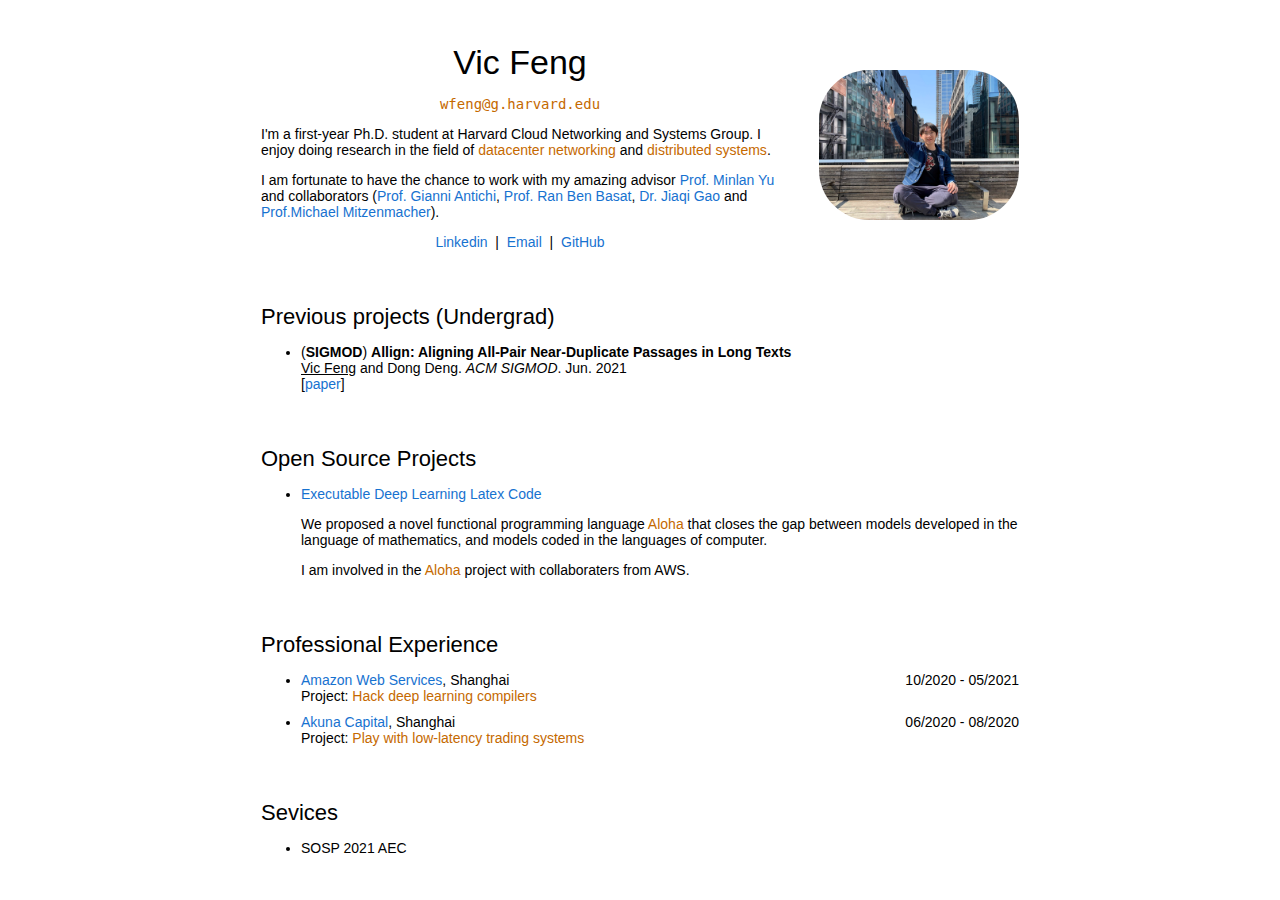
==== index.html @ edd52594 "Tweak" ====
<!DOCTYPE html>
<!--
    Vic Feng's personal website!
    Name:   Vic Feng
    Email:  wfeng@g.harvard.edu
    Date:   Sep 16, 2021
-->
<html>

<head>
    <meta charset="utf-8">
    <meta name="viewport" content="width=device-width, initial-scale=1.0">
    <title>Vic Feng</title>
    <link rel="stylesheet" href="style.css">
</head>

<body>
    <table id="main-table">
        <tr>
            <td>
                <table class="sub-table" >
                    <tr>
                        <td class="td-with-padding">
                            <p class="p-center" id="name">
                                <name>Vic Feng</name>
                            </p>
                            <p class="p-center" id="email">
                                wfeng@g.harvard.edu
                                <!-- fengweiqi@sjtu.edu.cn -->
                            </p>
                            <p>

                                I'm a first-year Ph.D. student at Harvard Cloud Networking and Systems Group. I enjoy doing research in the field 
                                of <span class="emphasis">datacenter networking</span> and <span class="emphasis">distributed systems</span>. 
                                
                            </p>
                            <p>
                                I am fortunate to have the chance to work with my amazing advisor <a href="http://minlanyu.seas.harvard.edu/">Prof. Minlan Yu</a> and collaborators (<a href="https://gianniantichi.github.io/">Prof. Gianni Antichi</a>, <a href="https://www.bbasat.com/">Prof. Ran Ben Basat</a>, <a href="http://jqgao.me/"> Dr. Jiaqi Gao</a> and <a href="https://www.eecs.harvard.edu/~michaelm/">Prof.Michael Mitzenmacher</a>). 
                            </p>
                            <p class="p-center">
                                <a href="https://www.linkedin.com/in/vic-feng-5076a2189">Linkedin</a>
                                &nbsp|&nbsp;
                                <a href="mailto:wfeng@g.harvard.edu">Email</a>
                                &nbsp;|&nbsp;
                                <a href="https://github.com/vic0428/">GitHub</a>
                            </p>
                        </td>
                        <td class="td-with-padding">
                            <!-- <img src="images/weiqi.jpeg" id="Weiqi-image"> -->
                            <img src="images/weiqi.jpg" id="Weiqi-image">
                        </td>
                    </tr>
                </table>
                <table class="sub-table">
                    <tr>
                        <td class="td-with-padding">
                            <heading>Previous  projects (Undergrad)</heading>
                            <ul>
                                <li>
                                    <p>
                                        (<b>SIGMOD</b>) <b>Allign: Aligning All-Pair Near-Duplicate Passages in Long Texts</b>
                                        <br>
                                        <u>Vic Feng</u> and Dong Deng. <i>ACM SIGMOD</i>. Jun. 2021
                                        <br>
                                        [<a href="https://dl.acm.org/doi/pdf/10.1145/3448016.3457548">paper</a>]
                                    </p>
                                </li>
                            </ul>
                    </tr> 
                    <tr>
                        <td class="td-with-padding">
                            <heading>Open Source Projects</heading>
                            <ul>
                                <li>
                                    <a href="projects/Aloha.html">Executable Deep Learning Latex Code</a>
                                                <p>
                                                    We proposed a novel functional programming language <span class="emphasis">Aloha</span> that closes the gap between models developed in the language of mathematics, and models coded in the languages of computer.
                                                </p>
                                                <p>
                                                    I am involved in the <span class="emphasis" >Aloha</span> project with collaboraters from AWS. 
                                                </p>
                                </li>

                            </ul>
                        </td>
                    </tr>
                    
                    
                    
                        <tr>
                        <td class="td-with-padding">
                            <heading>Professional Experience</heading>
                            <ul>
                                <li class="li-margin">
                                    <a href="https://aws.amazon.com/">Amazon Web Services</a>, Shanghai <span class="align-right">10/2020 - 05/2021</span> 
                                    <!-- <br> -->
                                    <!-- Mentors: <a href="https://jermainewang.github.io/">Dr. Minjie Wang </a> and <a herf="https://shanghai.nyu.edu/academics/faculty/directory/zheng-zhang">Prof. Zheng Zhang</a> -->
                                    <br>
                                    Project:  <span class="emphasis">Hack deep learning compilers</span>
                                </li>
                                <li class="li-margin">
                                    <a href="https://akunacapital.com/">Akuna Capital</a>, Shanghai<span class="align-right">06/2020 - 08/2020</span> 
                                    <!-- <br> -->
                                    <!-- Mentors: <a href="https://www.linkedin.com/in/ye-yuan-9210841ba?originalSubdomain=cn">Mr. Ye Yuan </a> and <a herf="https://www.linkedin.com/in/heng-lu-0a957389/">Mr. Heng Lu</a> -->
                                    <br>
                                    Project: <span class="emphasis">Play with low-latency trading systems</span>
                                </li>
                            </ul>
                        </td>
                    </tr>
                    <tr>
                        <td class="td-with-padding">
                            <heading>Sevices</heading>
                            <ul>
                                <li>
                                    SOSP 2021 AEC
                                </li>
                            </ul>
                        </td>
                    </tr>

                </table>
            </td>
        </tr>
    </table>
</body>

</html>
---- style.css ----
/* ---------Style for table------------- */
body, td, th, tr, p, a {
    font-family: 'Lato', Verdana, Helvetica, sans-serif;
    font-size: 14px
}

/* ---------Style for table------------- */
table {
    border: 0;
    margin: auto;
    border-spacing: 0;
    border-collapse: collapse;
}

/* Inherit from table and set its width */
#main-table {
    width: 800px
}

/* Inherit from table and set its width */
.sub-table {
    width: 100%;
}

/* ---------Style for td-------------------- */

/* td-with-padding */
.td-with-padding {
    padding: 20px;
    width: 100%;
}

.td-no-padding {
    padding-left: 20px;
    width: 100%;
}


/* ---------Style for HOME button-------------------- */

.home {
    position: absolute;
    left: 80%;
}

/* ---------Style for p-------------------- */
.p-center {
    text-align: center;
}

#email {
    font-family: monospace;
    font-size: 14px;
    color: #c56900;
}


/* ---------Style for name-------------------- */
name {
    font-family: 'Lucida Sans', 'Lucida Sans Regular', 'Lucida Grande', 'Lucida Sans Unicode', Geneva, Verdana, sans-serif;
    font-size: 34px;
}

prj {
    font-family: 'Lucida Sans', 'Lucida Sans Regular', 'Lucida Grande', 'Lucida Sans Unicode', Geneva, Verdana, sans-serif;
    font-size: 26px;
}

/* ---------Style for span-------------------- */
.emphasis {
    color: #c56900;
}

.align-right {
    float: right;
    text-align: right;
}
/* ---------Style for a-------------------- */
a {
    color: #1772d0;
    text-decoration: none;
}
a:focus,
a:hover {
    color: #f09228;
    text-decoration: none;
} 

/* ---------Style for li-------------------- */
.li-margin {
    margin-bottom: 10px;
}
/* ---------Style for my image-------------------- */
#Weiqi-image {
    width: 200px;
    /* border-radius: 125px; */
    border-radius: 50px;
}

/* ---------Style for project image-------------------- */
#prj-image {
    width: 840px;
}

/* ---------Style for heading-------------------- */
heading {
    font-family: 'Lato', Verdana, Helvetica, sans-serif;
    font-size: 22px;
}
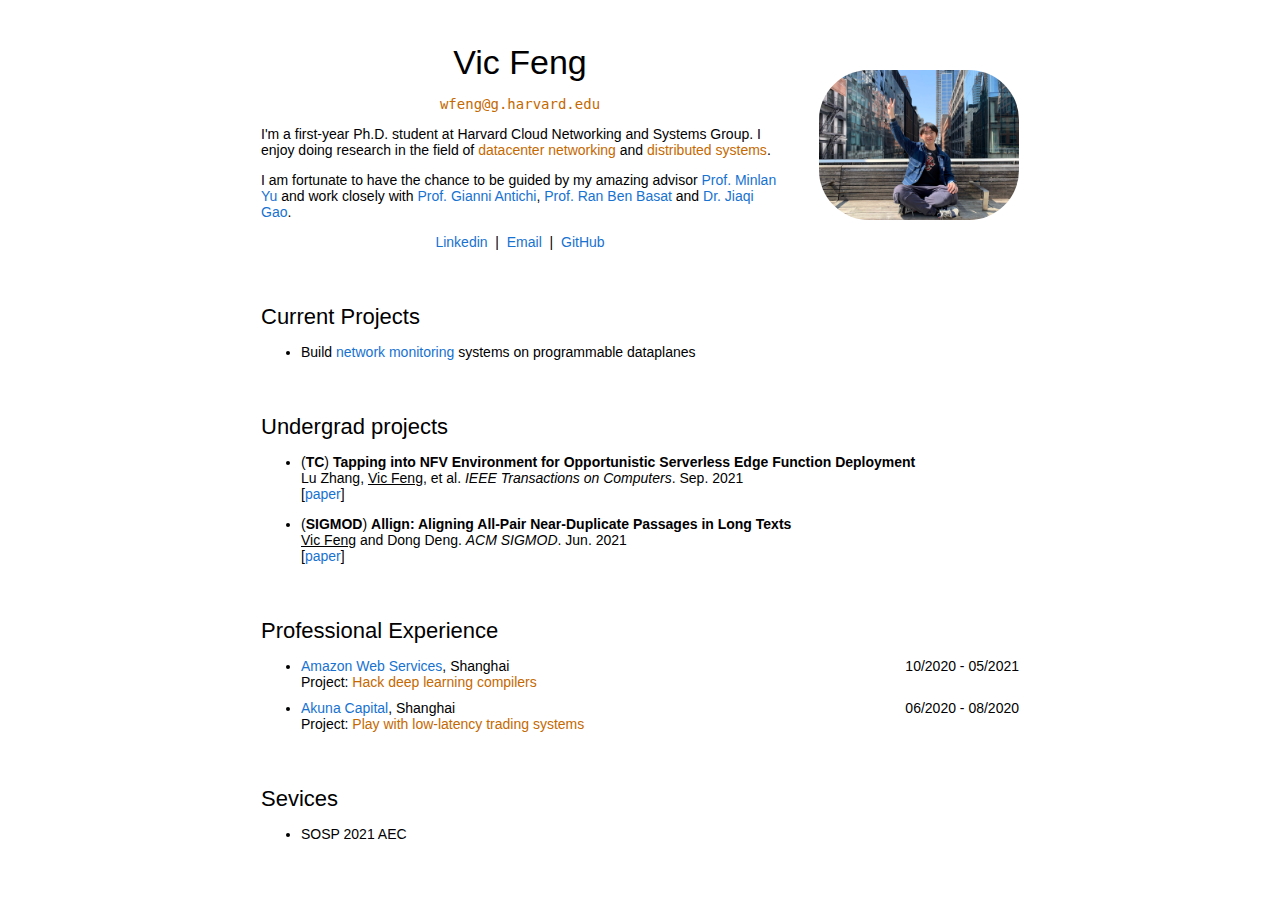
==== commit d00ac92f: "Merge branch 'master' of github.com:Vic0428/vic0428.github.io" ====
--- a/index.html
+++ b/index.html
@@ -26,7 +26,6 @@
                             </p>
                             <p class="p-center" id="email">
                                 wfeng@g.harvard.edu
-                                <!-- fengweiqi@sjtu.edu.cn -->
                             </p>
                             <p>
 
@@ -35,7 +34,7 @@
                                 
                             </p>
                             <p>
-                                I am fortunate to have the chance to work with my amazing advisor <a href="http://minlanyu.seas.harvard.edu/">Prof. Minlan Yu</a> and collaborators (<a href="https://gianniantichi.github.io/">Prof. Gianni Antichi</a>, <a href="https://www.bbasat.com/">Prof. Ran Ben Basat</a>, <a href="http://jqgao.me/"> Dr. Jiaqi Gao</a> and <a href="https://www.eecs.harvard.edu/~michaelm/">Prof.Michael Mitzenmacher</a>). 
+                                I am fortunate to have the chance to be guided by my amazing advisor <a href="http://minlanyu.seas.harvard.edu/">Prof. Minlan Yu</a> and work closely with <a href="https://gianniantichi.github.io/">Prof. Gianni Antichi</a>, <a href="https://www.bbasat.com/">Prof. Ran Ben Basat</a> and <a href="http://jqgao.me/"> Dr. Jiaqi Gao</a>.
                             </p>
                             <p class="p-center">
                                 <a href="https://www.linkedin.com/in/vic-feng-5076a2189">Linkedin</a>
@@ -54,8 +53,29 @@
                 <table class="sub-table">
                     <tr>
                         <td class="td-with-padding">
-                            <heading>Previous  projects (Undergrad)</heading>
+                            <heading>Current Projects</heading>
                             <ul>
+                                <li>
+                                    Build <a href="https://conferences.sigcomm.org/sigcomm/2017/files/program/topic-preview-1-3.pdf">network monitoring</a> systems on programmable dataplanes
+                                </li>
+
+                            </ul>
+                        </td>
+                    </tr>
+
+                    <tr>
+                        <td class="td-with-padding">
+                            <heading>Undergrad  projects</heading>
+                            <ul>
+                                <li>
+                                    <p>
+                                        (<b>TC</b>) <b>Tapping into NFV Environment for Opportunistic Serverless Edge Function Deployment</b>
+                                        <br>
+                                        Lu Zhang, <u>Vic Feng</u>, et al. <i>IEEE Transactions on Computers</i>. Sep. 2021
+                                        <br>
+                                        [<a href="">paper</a>]
+                                    </p>
+                                </li>
                                 <li>
                                     <p>
                                         (<b>SIGMOD</b>) <b>Allign: Aligning All-Pair Near-Duplicate Passages in Long Texts</b>
@@ -67,23 +87,6 @@
                                 </li>
                             </ul>
                     </tr> 
-                    <tr>
-                        <td class="td-with-padding">
-                            <heading>Open Source Projects</heading>
-                            <ul>
-                                <li>
-                                    <a href="projects/Aloha.html">Executable Deep Learning Latex Code</a>
-                                                <p>
-                                                    We proposed a novel functional programming language <span class="emphasis">Aloha</span> that closes the gap between models developed in the language of mathematics, and models coded in the languages of computer.
-                                                </p>
-                                                <p>
-                                                    I am involved in the <span class="emphasis" >Aloha</span> project with collaboraters from AWS. 
-                                                </p>
-                                </li>
-
-                            </ul>
-                        </td>
-                    </tr>
                     
                     
                     
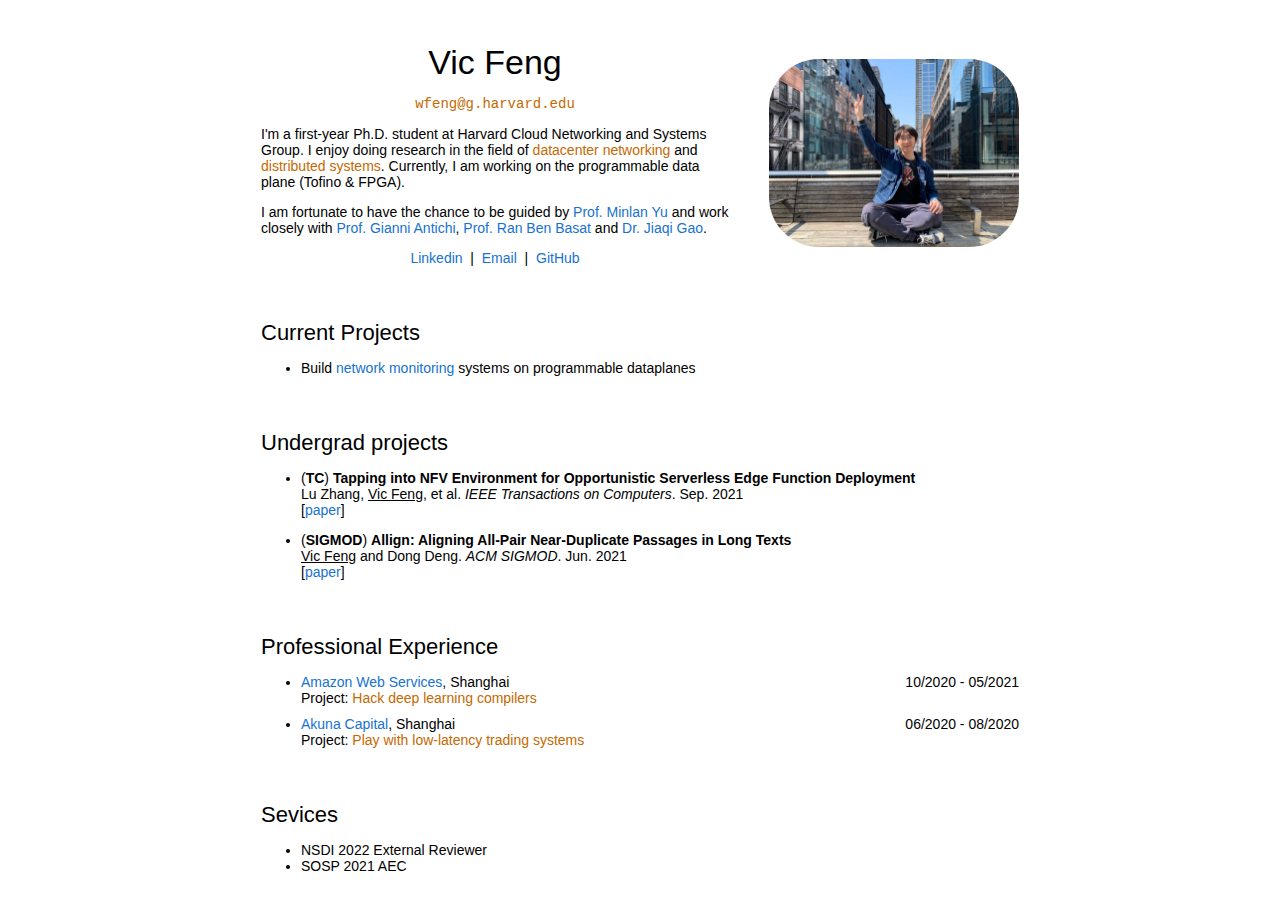
==== commit 4866739b: "Fix" ====
--- a/index.html
+++ b/index.html
@@ -30,11 +30,11 @@
                             <p>
 
                                 I'm a first-year Ph.D. student at Harvard Cloud Networking and Systems Group. I enjoy doing research in the field 
-                                of <span class="emphasis">datacenter networking</span> and <span class="emphasis">distributed systems</span>. 
+                                of <span class="emphasis">datacenter networking</span> and <span class="emphasis">distributed systems</span>. Currently, I am working on the programmable data plane (Tofino & FPGA).
                                 
                             </p>
                             <p>
-                                I am fortunate to have the chance to be guided by my amazing advisor <a href="http://minlanyu.seas.harvard.edu/">Prof. Minlan Yu</a> and work closely with <a href="https://gianniantichi.github.io/">Prof. Gianni Antichi</a>, <a href="https://www.bbasat.com/">Prof. Ran Ben Basat</a> and <a href="http://jqgao.me/"> Dr. Jiaqi Gao</a>.
+                                I am fortunate to have the chance to be guided by  <a href="http://minlanyu.seas.harvard.edu/">Prof. Minlan Yu</a> and work closely with <a href="https://gianniantichi.github.io/">Prof. Gianni Antichi</a>, <a href="https://www.bbasat.com/">Prof. Ran Ben Basat</a> and <a href="http://jqgao.me/"> Dr. Jiaqi Gao</a>.
                             </p>
                             <p class="p-center">
                                 <a href="https://www.linkedin.com/in/vic-feng-5076a2189">Linkedin</a>
@@ -73,7 +73,7 @@
                                         <br>
                                         Lu Zhang, <u>Vic Feng</u>, et al. <i>IEEE Transactions on Computers</i>. Sep. 2021
                                         <br>
-                                        [<a href="">paper</a>]
+                                        [<a href="https://ieeexplore.ieee.org/document/9638338">paper</a>]
                                     </p>
                                 </li>
                                 <li>
@@ -116,6 +116,9 @@
                             <heading>Sevices</heading>
                             <ul>
                                 <li>
+                                    NSDI 2022 External Reviewer
+                                </li>
+                                <li>
                                     SOSP 2021 AEC
                                 </li>
                             </ul>
--- a/style.css
+++ b/style.css
@@ -92,7 +92,7 @@
 }
 /* ---------Style for my image-------------------- */
 #Weiqi-image {
-    width: 200px;
+    width: 250px;
     /* border-radius: 125px; */
     border-radius: 50px;
 }
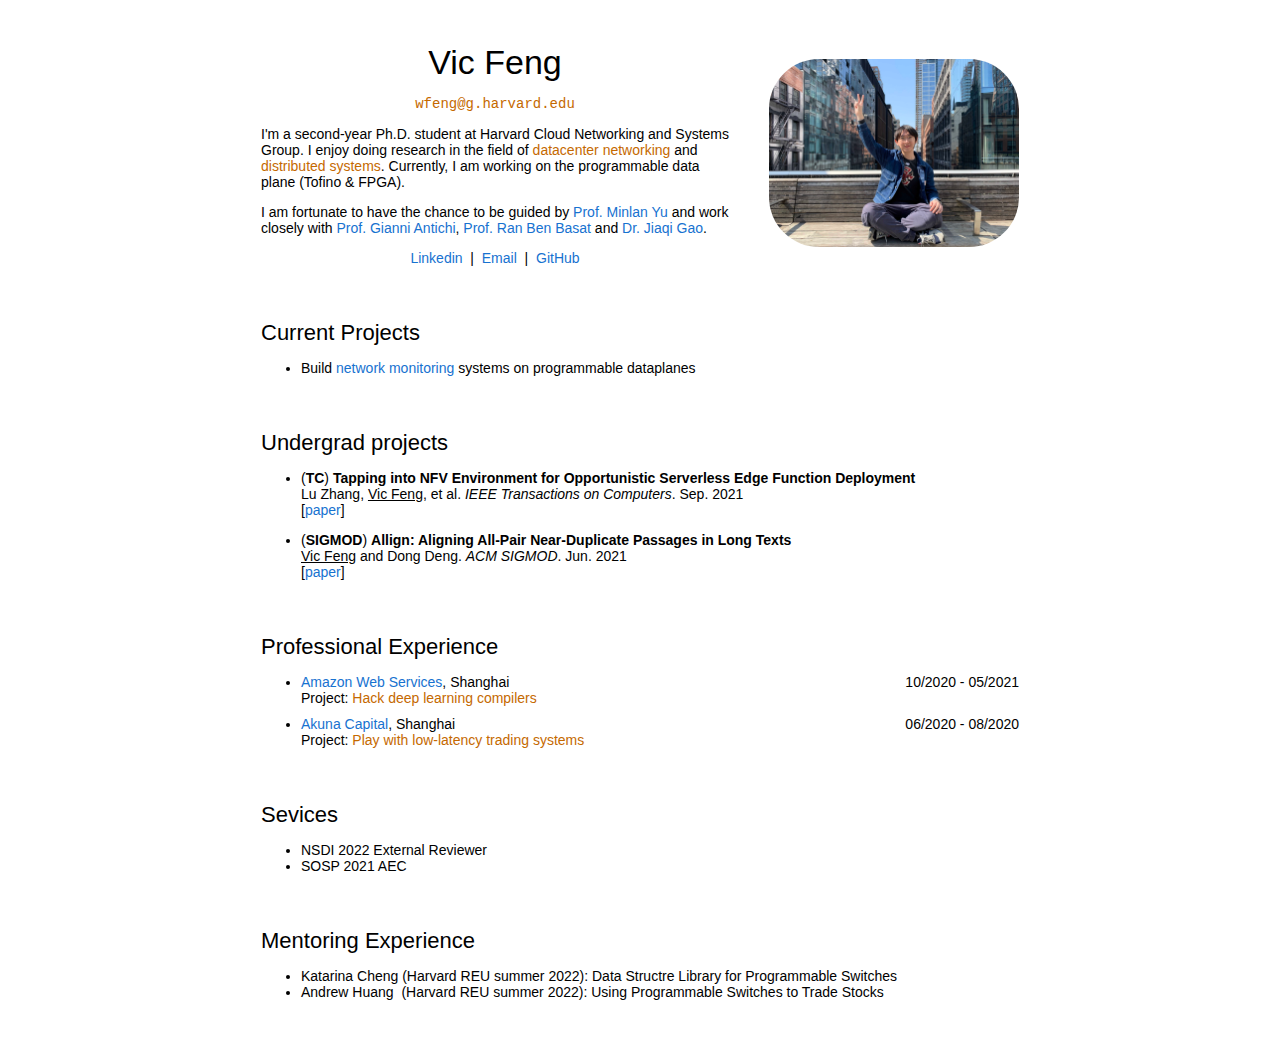
==== commit ad6bc31a: "Update homepage in the summer" ====
--- a/index.html
+++ b/index.html
@@ -29,7 +29,7 @@
                             </p>
                             <p>
 
-                                I'm a first-year Ph.D. student at Harvard Cloud Networking and Systems Group. I enjoy doing research in the field 
+                                I'm a second-year Ph.D. student at Harvard Cloud Networking and Systems Group. I enjoy doing research in the field 
                                 of <span class="emphasis">datacenter networking</span> and <span class="emphasis">distributed systems</span>. Currently, I am working on the programmable data plane (Tofino & FPGA).
                                 
                             </p>
@@ -124,6 +124,19 @@
                             </ul>
                         </td>
                     </tr>
+                    <tr>
+                        <td class="td-with-padding">
+                            <heading>Mentoring Experience</heading>
+                            <ul>
+                                <li>
+                                   Katarina Cheng (Harvard REU summer 2022): Data Structre Library for Programmable Switches
+                                </li>
+                                <li>
+                                   Andrew Huang &nbsp(Harvard REU summer 2022): Using Programmable Switches to Trade Stocks
+                                </li>
+                            </ul>
+                        </td>
+                    </tr>
 
                 </table>
             </td>
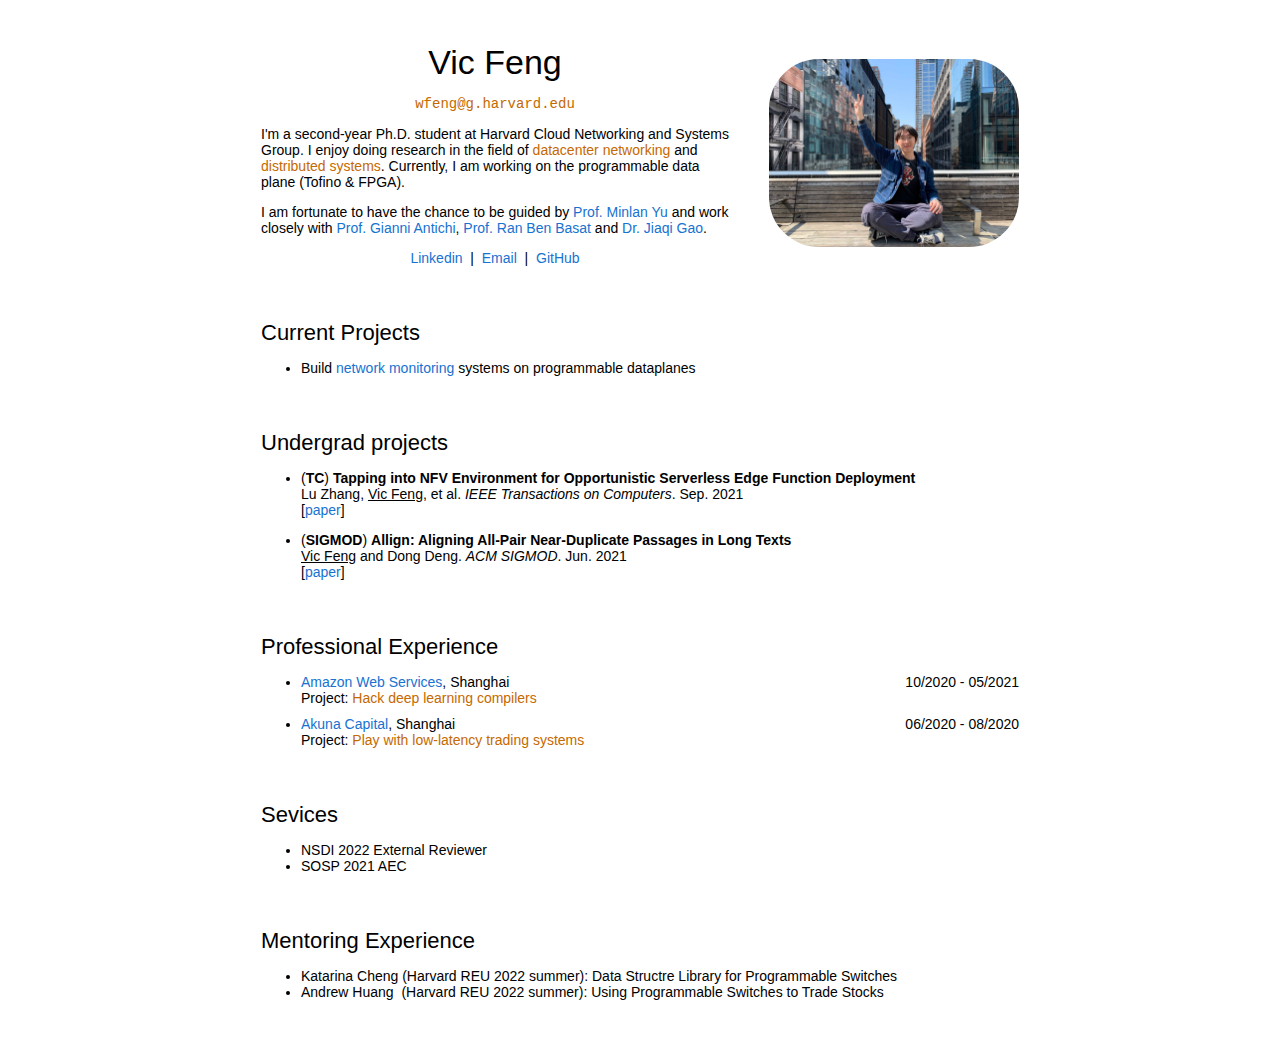
==== commit ada2a275: "Tweak" ====
--- a/index.html
+++ b/index.html
@@ -129,10 +129,10 @@
                             <heading>Mentoring Experience</heading>
                             <ul>
                                 <li>
-                                   Katarina Cheng (Harvard REU summer 2022): Data Structre Library for Programmable Switches
+                                   Katarina Cheng (Harvard REU 2022 summer): Data Structre Library for Programmable Switches
                                 </li>
                                 <li>
-                                   Andrew Huang &nbsp(Harvard REU summer 2022): Using Programmable Switches to Trade Stocks
+                                   Andrew Huang &nbsp(Harvard REU 2022 summer): Using Programmable Switches to Trade Stocks
                                 </li>
                             </ul>
                         </td>
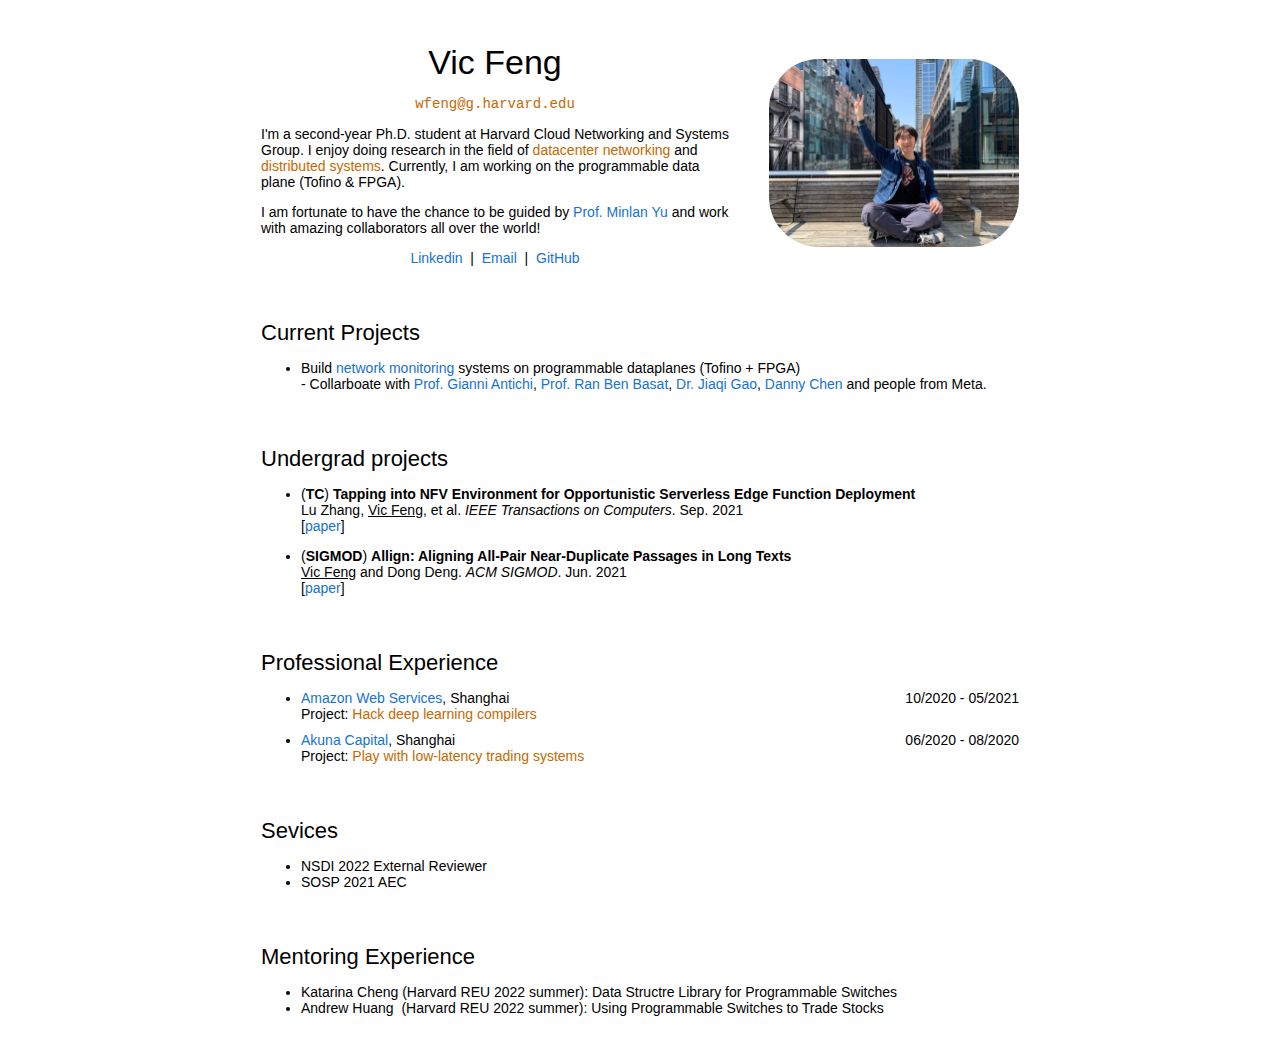
==== commit 4bfa5916: "Tweak" ====
--- a/index.html
+++ b/index.html
@@ -34,7 +34,7 @@
                                 
                             </p>
                             <p>
-                                I am fortunate to have the chance to be guided by  <a href="http://minlanyu.seas.harvard.edu/">Prof. Minlan Yu</a> and work closely with <a href="https://gianniantichi.github.io/">Prof. Gianni Antichi</a>, <a href="https://www.bbasat.com/">Prof. Ran Ben Basat</a> and <a href="http://jqgao.me/"> Dr. Jiaqi Gao</a>.
+                                I am fortunate to have the chance to be guided by  <a href="http://minlanyu.seas.harvard.edu/">Prof. Minlan Yu</a> and work with amazing collaborators all over the world! 
                             </p>
                             <p class="p-center">
                                 <a href="https://www.linkedin.com/in/vic-feng-5076a2189">Linkedin</a>
@@ -56,7 +56,9 @@
                             <heading>Current Projects</heading>
                             <ul>
                                 <li>
-                                    Build <a href="https://conferences.sigcomm.org/sigcomm/2017/files/program/topic-preview-1-3.pdf">network monitoring</a> systems on programmable dataplanes
+                                    Build <a href="https://conferences.sigcomm.org/sigcomm/2017/files/program/topic-preview-1-3.pdf">network monitoring</a> systems on programmable dataplanes (Tofino + FPGA)
+                                    <br>
+                                    - Collarboate with <a href="https://gianniantichi.github.io/">Prof. Gianni Antichi</a>, <a href="https://www.bbasat.com/">Prof. Ran Ben Basat</a>, <a href="http://jqgao.me/"> Dr. Jiaqi Gao</a>, <a href="https://www.cs.princeton.edu/~xiaoqic/">Danny Chen</a> and people from Meta.
                                 </li>
 
                             </ul>
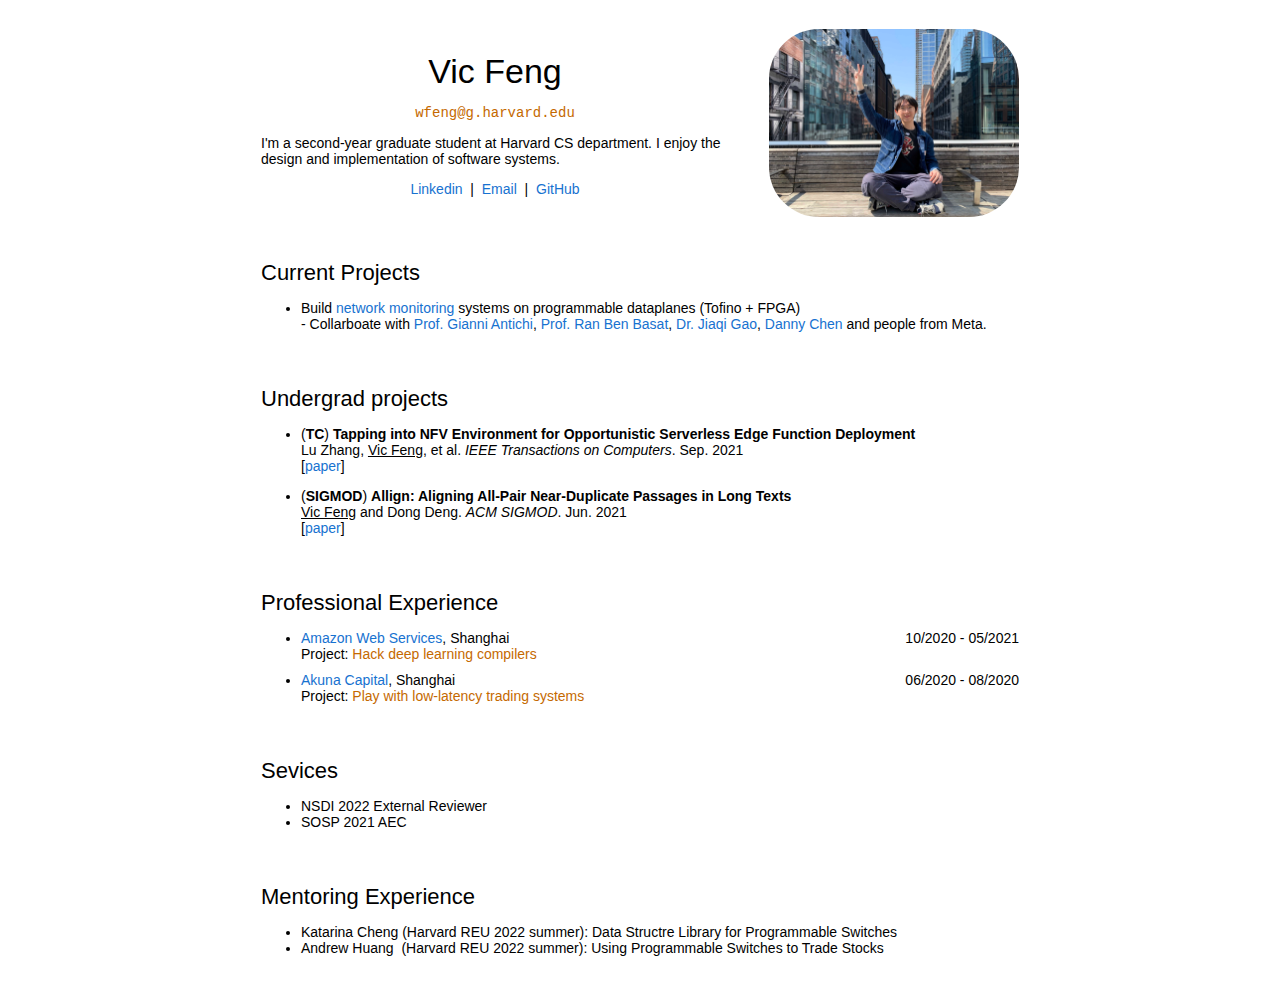
==== commit 1345d282: "Tweak" ====
--- a/index.html
+++ b/index.html
@@ -29,12 +29,7 @@
                             </p>
                             <p>
 
-                                I'm a second-year Ph.D. student at Harvard Cloud Networking and Systems Group. I enjoy doing research in the field 
-                                of <span class="emphasis">datacenter networking</span> and <span class="emphasis">distributed systems</span>. Currently, I am working on the programmable data plane (Tofino & FPGA).
-                                
-                            </p>
-                            <p>
-                                I am fortunate to have the chance to be guided by  <a href="http://minlanyu.seas.harvard.edu/">Prof. Minlan Yu</a> and work with amazing collaborators all over the world! 
+                                I'm a second-year graduate student at Harvard CS department. I enjoy the design and implementation of software systems.
                             </p>
                             <p class="p-center">
                                 <a href="https://www.linkedin.com/in/vic-feng-5076a2189">Linkedin</a>
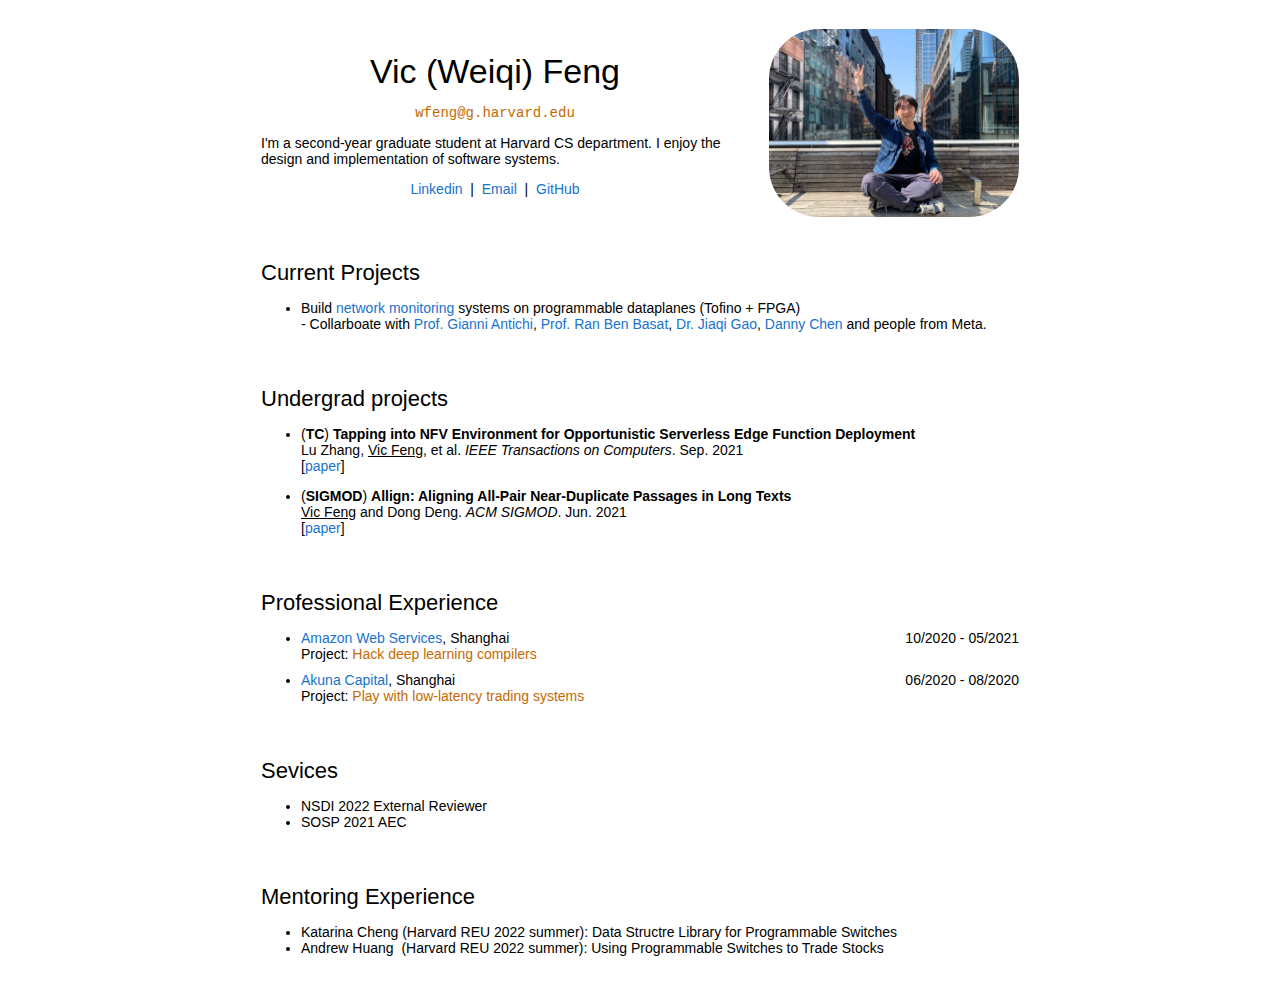
==== commit e3e93f50: "Tweak" ====
--- a/index.html
+++ b/index.html
@@ -22,7 +22,7 @@
                     <tr>
                         <td class="td-with-padding">
                             <p class="p-center" id="name">
-                                <name>Vic Feng</name>
+                                <name>Vic (Weiqi) Feng</name>
                             </p>
                             <p class="p-center" id="email">
                                 wfeng@g.harvard.edu
